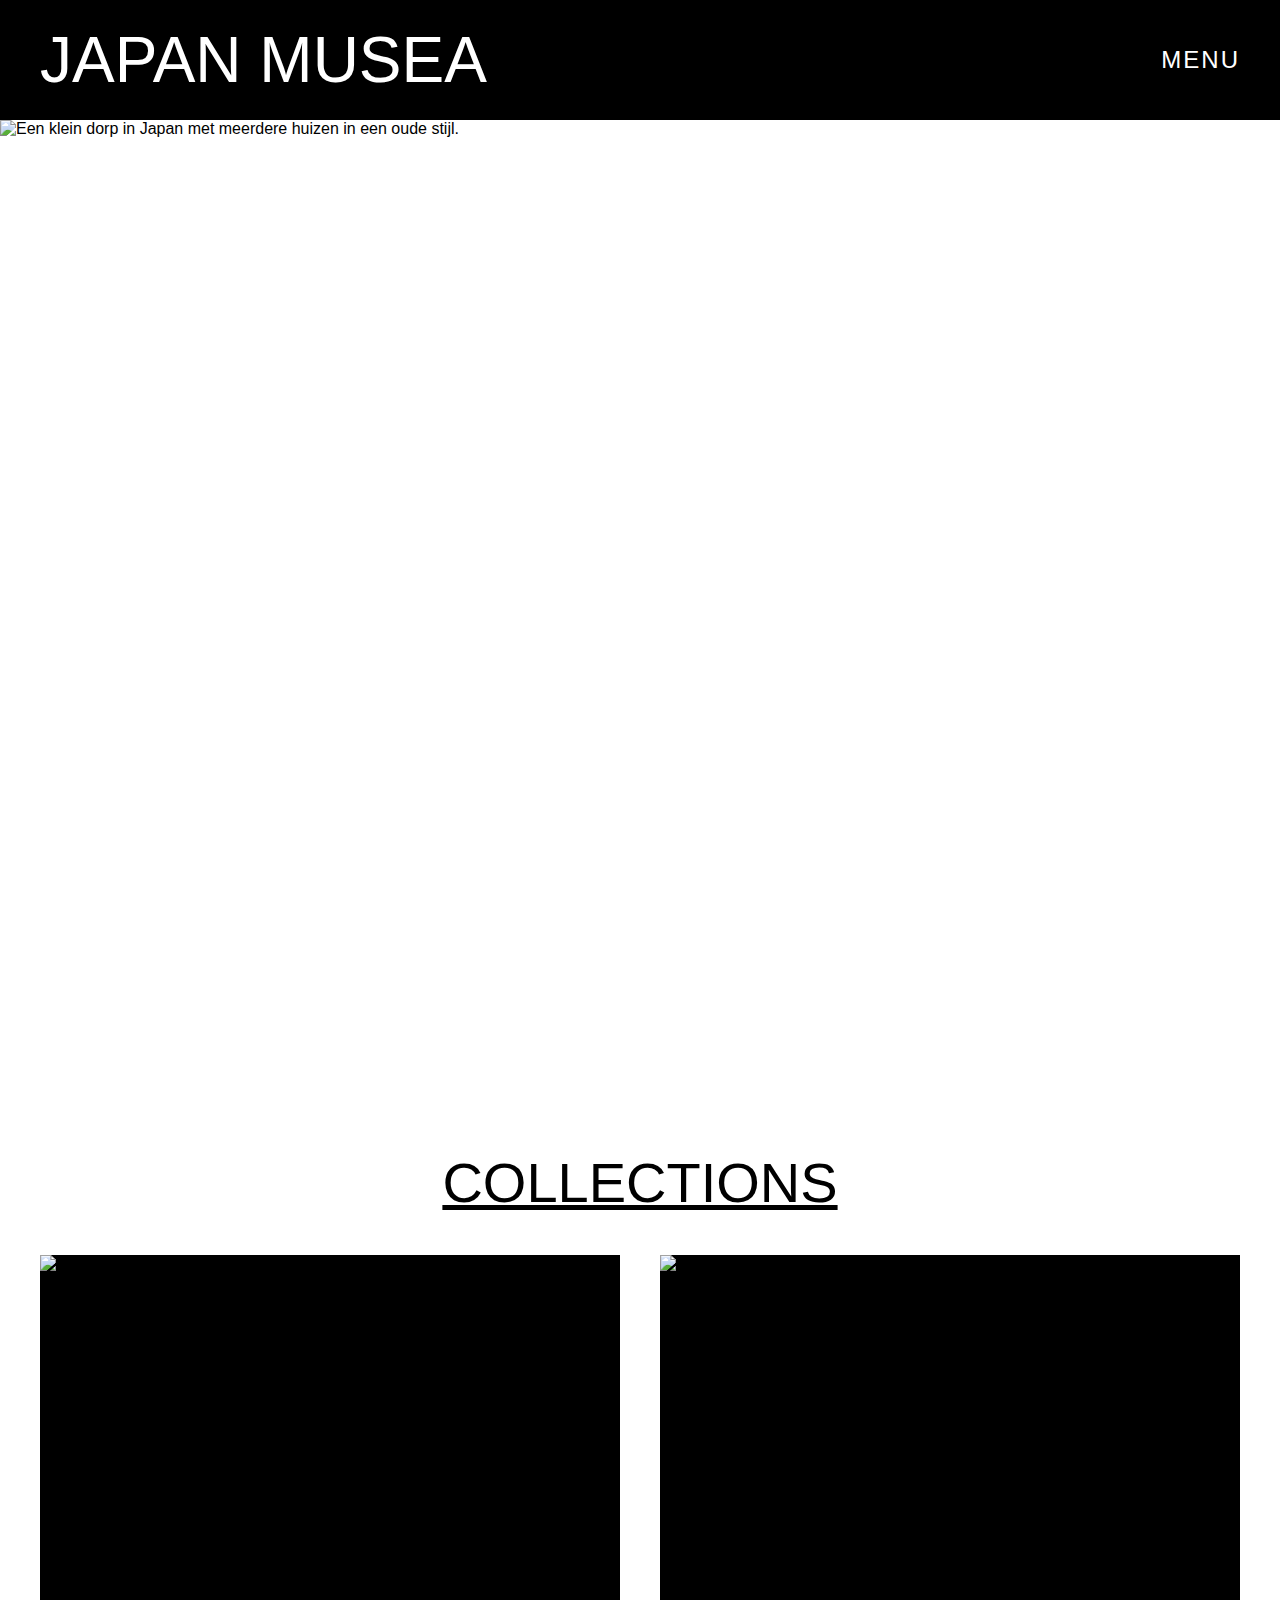
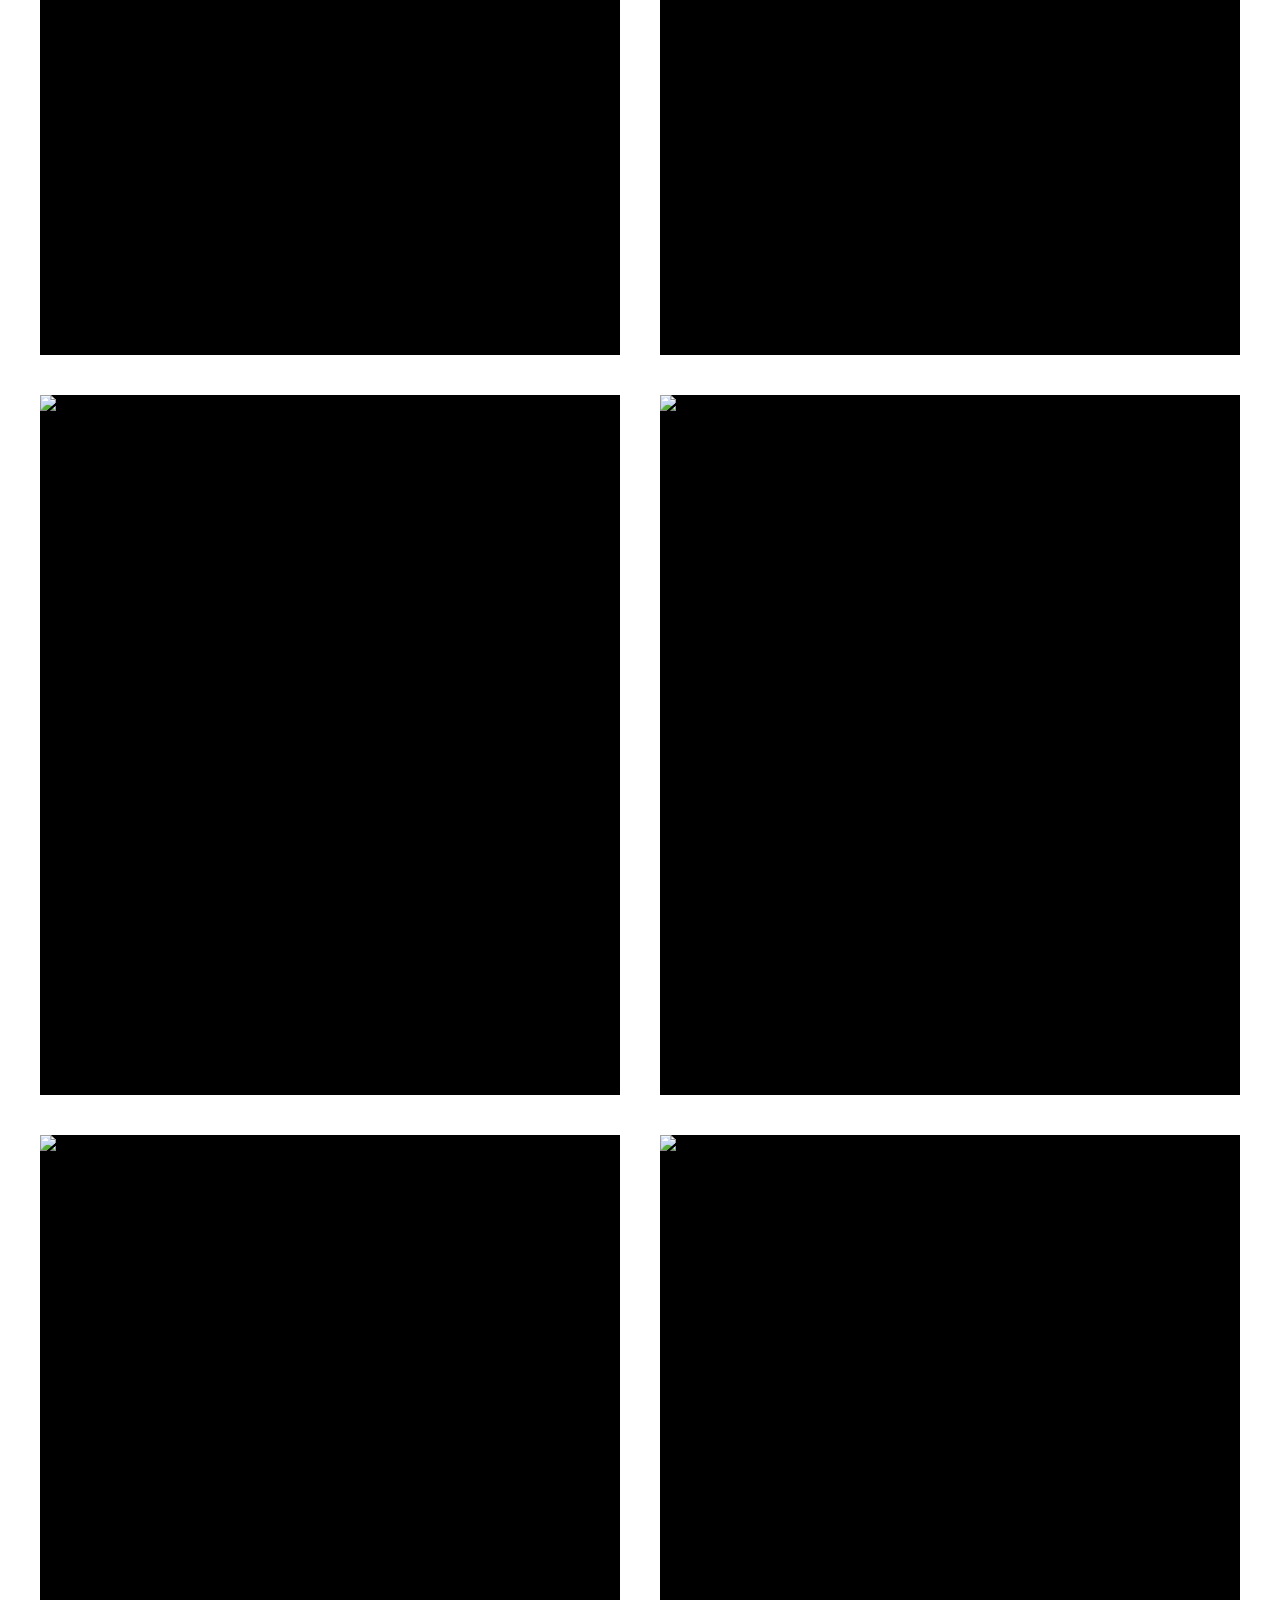
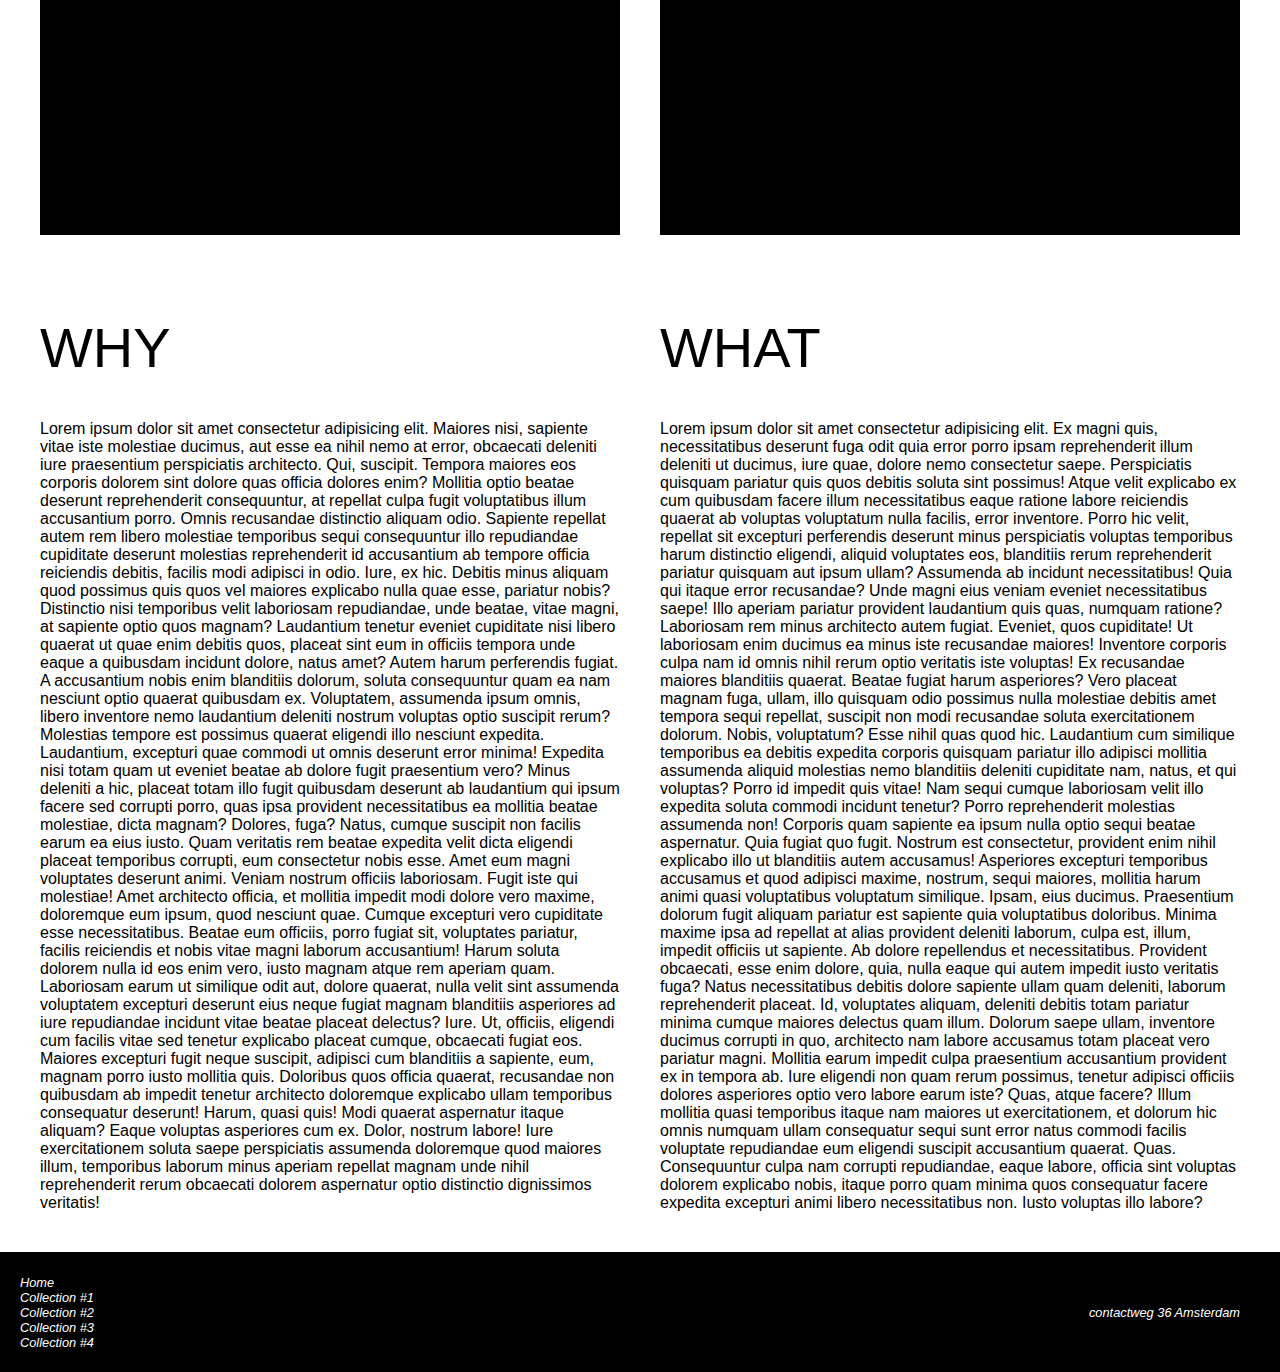
==== japan/index.html @ adb1ad21 "laatste opdrachten" ====
<!DOCTYPE html>
<html lang="en">
<head>
    <meta charset="UTF-8">
    <meta http-equiv="X-UA-Compatible" content="IE=edge">
    <meta name="viewport" content="width=device-width, initial-scale=1.0">
    <title>Japan Musea</title>
    <link rel="stylesheet" href="css/style.css">
    <script src="js/main.js" defer></script>
</head>
<body id="js--body">
    <header class="header">
        <h1 class="headerTitle">Japan Musea</h1>
        <button id="js--menu" class="headerButton">Menu</button>
    </header>
    <nav id="js--nav" class="mainNavigation">
        <ul class="mainNavigationList">
            <li class="mainNavigationListItem">
                <a href="">Home</a>
            </li>
            <li class="mainNavigationListItem">
                <a href="">Collection #1</a>
            </li>
            <li class="mainNavigationListItem">
                <a href="">Collection #2</a>
            </li>
            <li class="mainNavigationListItem">
                <a href="">Collection #3</a>
            </li>
       
        </ul>
    </nav>
<main>
    <figure class="bigFigure">
        <img src="https://images.pexels.com/photos/2187605/pexels-photo-2187605.jpeg?auto=compress&cs=tinysrgb&dpr=1&w=2200" alt="Een klein dorp in Japan met meerdere huizen in een oude stijl.">
    </figure>
    <section class="collections">
        <h2 class="collectionsTitle">Collections</h2>
        <ul class="collectionsList">
            <li class="collectionsListItem">
                <img src="https://images.pexels.com/photos/402028/pexels-photo-402028.jpeg?auto=compress&cs=tinysrgb&dpr=1&w=1500" alt="Uitzicht vanaf de bergen.">
            </li>
            <li class="collectionsListItem">
                <img src="https://images.pexels.com/photos/1191377/pexels-photo-1191377.jpeg?auto=compress&cs=tinysrgb&dpr=1&w=1500" alt="Mensen die over straat gaan bij een zebra pad">
            </li>
            <li class="collectionsListItem">
                <img src="https://images.pexels.com/photos/5671178/pexels-photo-5671178.jpeg?auto=compress&cs=tinysrgb&dpr=1&w=1500" alt="Man loopt langs gebouwen met een paraplu.">
            </li>
            <li class="collectionsListItem">
                <img src="https://images.pexels.com/photos/707670/pexels-photo-707670.jpeg?auto=compress&cs=tinysrgb&dpr=1&w=1500" alt="Papieren lantaarns">
            </li>
            <li class="collectionsListItem">
                <img src="https://images.pexels.com/photos/115603/pexels-photo-115603.jpeg?auto=compress&cs=tinysrgb&dpr=1&w=1800" alt="Mensen Lopen door een bamboe bos">
            </li>
            <li class="collectionsListItem">
                <img src="https://images.pexels.com/photos/2339009/pexels-photo-2339009.jpeg?auto=compress&cs=tinysrgb&dpr=1&w=1500" alt="veel mensen in japanse centrum.">
            </li>
        </ul>
    </section>
    <section class="info">
        <div class="block">
            <h2 class="infoTitle">Why</h2>
            <p>Lorem ipsum dolor sit amet consectetur adipisicing elit. Maiores nisi, sapiente vitae iste molestiae ducimus, aut esse ea nihil nemo at error, obcaecati deleniti iure praesentium perspiciatis architecto. Qui, suscipit. Tempora maiores eos corporis dolorem sint dolore quas officia dolores enim? Mollitia optio beatae deserunt reprehenderit consequuntur, at repellat culpa fugit voluptatibus illum accusantium porro. Omnis recusandae distinctio aliquam odio. Sapiente repellat autem rem libero molestiae temporibus sequi consequuntur illo repudiandae cupiditate deserunt molestias reprehenderit id accusantium ab tempore officia reiciendis debitis, facilis modi adipisci in odio. Iure, ex hic. Debitis minus aliquam quod possimus quis quos vel maiores explicabo nulla quae esse, pariatur nobis? Distinctio nisi temporibus velit laboriosam repudiandae, unde beatae, vitae magni, at sapiente optio quos magnam? Laudantium tenetur eveniet cupiditate nisi libero quaerat ut quae enim debitis quos, placeat sint eum in officiis tempora unde eaque a quibusdam incidunt dolore, natus amet? Autem harum perferendis fugiat. A accusantium nobis enim blanditiis dolorum, soluta consequuntur quam ea nam nesciunt optio quaerat quibusdam ex. Voluptatem, assumenda ipsum omnis, libero inventore nemo laudantium deleniti nostrum voluptas optio suscipit rerum? Molestias tempore est possimus quaerat eligendi illo nesciunt expedita. Laudantium, excepturi quae commodi ut omnis deserunt error minima! Expedita nisi totam quam ut eveniet beatae ab dolore fugit praesentium vero? Minus deleniti a hic, placeat totam illo fugit quibusdam deserunt ab laudantium qui ipsum facere sed corrupti porro, quas ipsa provident necessitatibus ea mollitia beatae molestiae, dicta magnam? Dolores, fuga? Natus, cumque suscipit non facilis earum ea eius iusto. Quam veritatis rem beatae expedita velit dicta eligendi placeat temporibus corrupti, eum consectetur nobis esse. Amet eum magni voluptates deserunt animi. Veniam nostrum officiis laboriosam. Fugit iste qui molestiae! Amet architecto officia, et mollitia impedit modi dolore vero maxime, doloremque eum ipsum, quod nesciunt quae. Cumque excepturi vero cupiditate esse necessitatibus. Beatae eum officiis, porro fugiat sit, voluptates pariatur, facilis reiciendis et nobis vitae magni laborum accusantium! Harum soluta dolorem nulla id eos enim vero, iusto magnam atque rem aperiam quam. Laboriosam earum ut similique odit aut, dolore quaerat, nulla velit sint assumenda voluptatem excepturi deserunt eius neque fugiat magnam blanditiis asperiores ad iure repudiandae incidunt vitae beatae placeat delectus? Iure. Ut, officiis, eligendi cum facilis vitae sed tenetur explicabo placeat cumque, obcaecati fugiat eos. Maiores excepturi fugit neque suscipit, adipisci cum blanditiis a sapiente, eum, magnam porro iusto mollitia quis. Doloribus quos officia quaerat, recusandae non quibusdam ab impedit tenetur architecto doloremque explicabo ullam temporibus consequatur deserunt! Harum, quasi quis! Modi quaerat aspernatur itaque aliquam? Eaque voluptas asperiores cum ex. Dolor, nostrum labore! Iure exercitationem soluta saepe perspiciatis assumenda doloremque quod maiores illum, temporibus laborum minus aperiam repellat magnam unde nihil reprehenderit rerum obcaecati dolorem aspernatur optio distinctio dignissimos veritatis!</p>
        </div>

        <div class="block">
            <h2 class="infoTitle">What</h2>
            <p>Lorem ipsum dolor sit amet consectetur adipisicing elit. Ex magni quis, necessitatibus deserunt fuga odit quia error porro ipsam reprehenderit illum deleniti ut ducimus, iure quae, dolore nemo consectetur saepe. Perspiciatis quisquam pariatur quis quos debitis soluta sint possimus! Atque velit explicabo ex cum quibusdam facere illum necessitatibus eaque ratione labore reiciendis quaerat ab voluptas voluptatum nulla facilis, error inventore. Porro hic velit, repellat sit excepturi perferendis deserunt minus perspiciatis voluptas temporibus harum distinctio eligendi, aliquid voluptates eos, blanditiis rerum reprehenderit pariatur quisquam aut ipsum ullam? Assumenda ab incidunt necessitatibus! Quia qui itaque error recusandae? Unde magni eius veniam eveniet necessitatibus saepe! Illo aperiam pariatur provident laudantium quis quas, numquam ratione? Laboriosam rem minus architecto autem fugiat. Eveniet, quos cupiditate! Ut laboriosam enim ducimus ea minus iste recusandae maiores! Inventore corporis culpa nam id omnis nihil rerum optio veritatis iste voluptas! Ex recusandae maiores blanditiis quaerat. Beatae fugiat harum asperiores? Vero placeat magnam fuga, ullam, illo quisquam odio possimus nulla molestiae debitis amet tempora sequi repellat, suscipit non modi recusandae soluta exercitationem dolorum. Nobis, voluptatum? Esse nihil quas quod hic. Laudantium cum similique temporibus ea debitis expedita corporis quisquam pariatur illo adipisci mollitia assumenda aliquid molestias nemo blanditiis deleniti cupiditate nam, natus, et qui voluptas? Porro id impedit quis vitae! Nam sequi cumque laboriosam velit illo expedita soluta commodi incidunt tenetur? Porro reprehenderit molestias assumenda non! Corporis quam sapiente ea ipsum nulla optio sequi beatae aspernatur. Quia fugiat quo fugit. Nostrum est consectetur, provident enim nihil explicabo illo ut blanditiis autem accusamus! Asperiores excepturi temporibus accusamus et quod adipisci maxime, nostrum, sequi maiores, mollitia harum animi quasi voluptatibus voluptatum similique. Ipsam, eius ducimus. Praesentium dolorum fugit aliquam pariatur est sapiente quia voluptatibus doloribus. Minima maxime ipsa ad repellat at alias provident deleniti laborum, culpa est, illum, impedit officiis ut sapiente. Ab dolore repellendus et necessitatibus. Provident obcaecati, esse enim dolore, quia, nulla eaque qui autem impedit iusto veritatis fuga? Natus necessitatibus debitis dolore sapiente ullam quam deleniti, laborum reprehenderit placeat. Id, voluptates aliquam, deleniti debitis totam pariatur minima cumque maiores delectus quam illum. Dolorum saepe ullam, inventore ducimus corrupti in quo, architecto nam labore accusamus totam placeat vero pariatur magni. Mollitia earum impedit culpa praesentium accusantium provident ex in tempora ab. Iure eligendi non quam rerum possimus, tenetur adipisci officiis dolores asperiores optio vero labore earum iste? Quas, atque facere? Illum mollitia quasi temporibus itaque nam maiores ut exercitationem, et dolorum hic omnis numquam ullam consequatur sequi sunt error natus commodi facilis voluptate repudiandae eum eligendi suscipit accusantium quaerat. Quas. Consequuntur culpa nam corrupti repudiandae, eaque labore, officia sint voluptas dolorem explicabo nobis, itaque porro quam minima quos consequatur facere expedita excepturi animi libero necessitatibus non. Iusto voluptas illo labore?</p>
        </div>
    </section>
</main>

<footer class="footer">
    <ul class="footerNavigation">
        <li class="footerNavigationItem">
            <a href="">Home</a>
        </li>
        <li class="footerNavigationItem">
            <a href="">Collection #1</a>
        </li>
        <li class="footerNavigationItem">
            <a href="">Collection #2</a>
        </li>
        <li class="footerNavigationItem">
            <a href="">Collection #3</a>
        </li>
        <li class="footerNavigationItem">
            <a href="">Collection #4</a>
        </li>

    </ul>
    <address>
        contactweg 36
        Amsterdam
    </address>
</footer>
    

</body>
</html>
---- japan/css/style.css ----
*{
    padding: 0;
    margin: 0;
    box-sizing: border-box;
}

body{
    font-family: sans-serif;
    font-size: 16px;
}

.header{
    background: black;
    display: flex;
    height: 120px;
    justify-content: space-between;
    align-items: center;
    padding: 20px;
    padding-left: 40px;
    padding-right: 40px;
}

.headerTitle{
    color: white;
    text-transform: uppercase;
    font-size: 400%;
    font-weight: 400;
}

.headerButton{
    text-transform: uppercase;
    background: transparent;
    color: white;
    border: none;
    font-size: 150%;
    letter-spacing: 2px;
}

.headerButton:hover{
    cursor: pointer;
}

.mainNavigation{
    position: absolute;
    top: 0;
    left: 0;
    bottom: 0;
    right: 0;
    background: black;
    display: flex;
    justify-content: center;
    align-items: center;
    visibility: hidden;
    opacity: 0;
    transition: 0.2s all;
}

.mainNavigationList{
    list-style: none;
}

.mainNavigationListItem{
    color: white;
    font-size: 350%;
    text-transform: uppercase;
    text-align: center;
    margin-bottom: 20px ;
}

.mainNavigationListItem > a{
    text-decoration: none;
    color: white;
    
}

.bigFigure{
    width: 100%;
    height: 110vh;
}

.bigFigure > img{
    width: 100%;
    height: 100%;
    object-fit: cover;
}


.collections{
    width: 100%;
    padding: 40px;
}

.collectionsTitle, .infoTitle{
    font-size: 350%;
    color: black;
    text-transform: uppercase;
    font-weight: 400;
    margin-bottom: 40px;
    text-align: center;
    text-decoration: underline;
}

.infoTitle{
    text-align: left;
    text-decoration: none;
}

.collectionsList{
    list-style: none;
    display: flex;
    gap: 40px;
    flex-wrap: wrap;
    justify-content: center;
}

.collectionsListItem{
    width: 500px;
    height: 700px;
    background: black;
    flex-shrink: 1;
    flex-grow: 1;
}

.collectionsListItem > img{
    width: 100%;
    height: 100%;
    object-fit: cover;
}

.info{
    padding: 40px;
    display: flex;
    gap: 40px;
    flex-wrap: wrap;
}

.block{
    width: 400px;
    flex-shrink: 1;
    flex-grow: 1;
}



.footer{
    height: 120px;
    background: black;
    display: flex;
    color: white;
    justify-content: space-between;
    align-items: center;
    padding: 20px;
    padding-right: 40px;
}

.footerNavigation{
    list-style: none;

}

.footerNavigationItem{
    font-size: 80%;
    font-style: italic;
}

.footerNavigationItem > a{
    color: white;
    text-decoration: none;

}

.footer > address{
    font-size: 80%;
}

@media screen and (max-width:700px) {
    body{
        font-size: 14;
    }
    .headerTitle{
        font-size: 380%;
    }
}
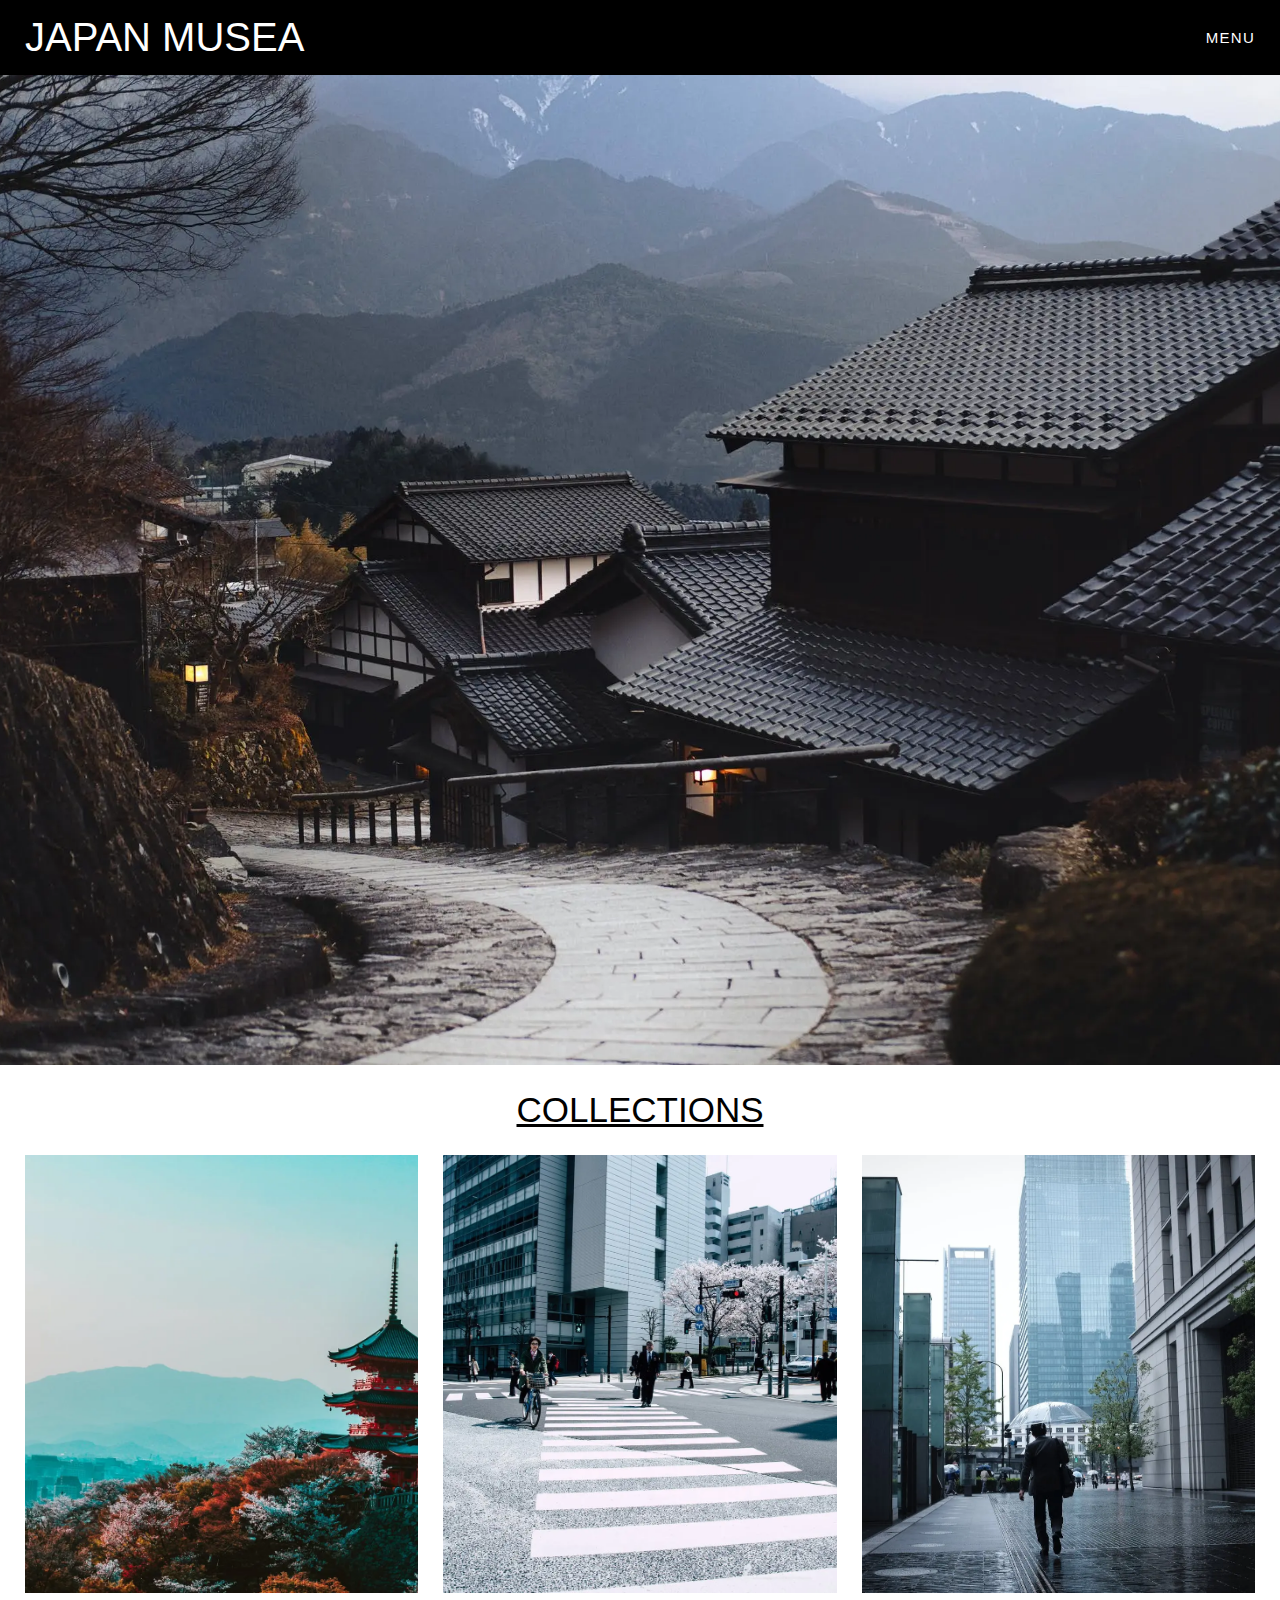
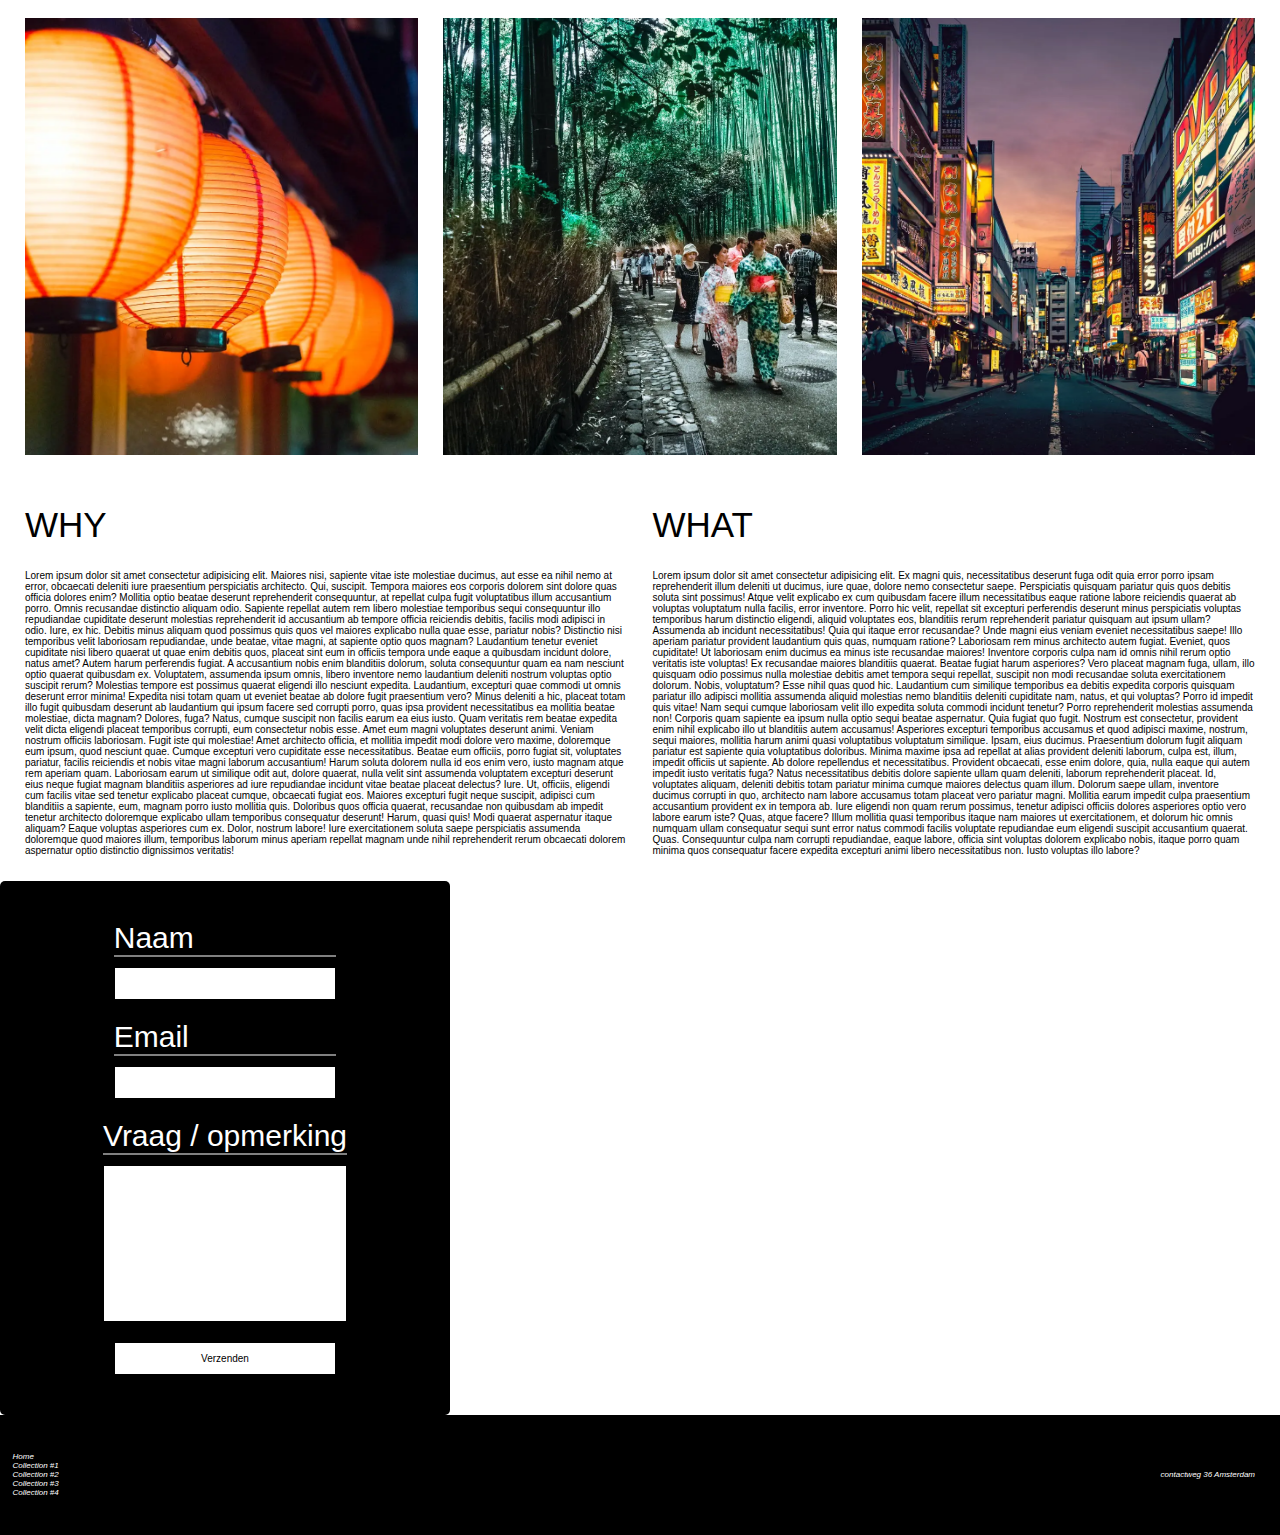
==== commit 5fe619bf: "webp optimalization" ====
--- a/japan/index.html
+++ b/japan/index.html
@@ -32,28 +32,28 @@
     </nav>
 <main>
     <figure class="bigFigure">
-        <img src="https://images.pexels.com/photos/2187605/pexels-photo-2187605.jpeg?auto=compress&cs=tinysrgb&dpr=1&w=2200" alt="Een klein dorp in Japan met meerdere huizen in een oude stijl.">
+        <img src="img/dorp.webp" alt="Een klein dorp in Japan met meerdere huizen in een oude stijl.">
     </figure>
     <section class="collections">
         <h2 class="collectionsTitle">Collections</h2>
         <ul class="collectionsList">
             <li class="collectionsListItem">
-                <img src="https://images.pexels.com/photos/402028/pexels-photo-402028.jpeg?auto=compress&cs=tinysrgb&dpr=1&w=1500" alt="Uitzicht vanaf de bergen.">
+                <img src="img/bergen.webp" alt="Uitzicht vanaf de bergen.">
             </li>
             <li class="collectionsListItem">
-                <img src="https://images.pexels.com/photos/1191377/pexels-photo-1191377.jpeg?auto=compress&cs=tinysrgb&dpr=1&w=1500" alt="Mensen die over straat gaan bij een zebra pad">
+                <img src="img/street.webp" alt="Mensen die over straat gaan bij een zebra pad">
             </li>
             <li class="collectionsListItem">
-                <img src="https://images.pexels.com/photos/5671178/pexels-photo-5671178.jpeg?auto=compress&cs=tinysrgb&dpr=1&w=1500" alt="Man loopt langs gebouwen met een paraplu.">
+                <img src="img/umbrella.webp" alt="Man loopt langs gebouwen met een paraplu.">
             </li>
             <li class="collectionsListItem">
-                <img src="https://images.pexels.com/photos/707670/pexels-photo-707670.jpeg?auto=compress&cs=tinysrgb&dpr=1&w=1500" alt="Papieren lantaarns">
+                <img src="img/lantaarn.webp" alt="Papieren lantaarns">
             </li>
             <li class="collectionsListItem">
-                <img src="https://images.pexels.com/photos/115603/pexels-photo-115603.jpeg?auto=compress&cs=tinysrgb&dpr=1&w=1800" alt="Mensen Lopen door een bamboe bos">
+                <img src="img/pad.webp" alt="Mensen Lopen door een bamboe bos">
             </li>
             <li class="collectionsListItem">
-                <img src="https://images.pexels.com/photos/2339009/pexels-photo-2339009.jpeg?auto=compress&cs=tinysrgb&dpr=1&w=1500" alt="veel mensen in japanse centrum.">
+                <img src="img/centrum.webp" alt="veel mensen in japanse centrum.">
             </li>
         </ul>
     </section>
@@ -70,6 +70,25 @@
     </section>
 </main>
 
+    <form>
+        <div>
+            <label for="">Naam</label>
+            <input id="naam" type="text">
+        </div>
+        <div>
+            <label for="">Email</label>
+            <input id="email" type="email">
+        </div>
+        <div>
+            <label for="">Vraag / opmerking</label>
+            <textarea id="vraag" class="bigText"></textarea>
+        </div>
+        <input class="submit" type="submit" value="Verzenden">
+    </form>
+
+
+     
+ </footer>
 <footer class="footer">
     <ul class="footerNavigation">
         <li class="footerNavigationItem">
--- a/japan/css/style.css
+++ b/japan/css/style.css
@@ -4,20 +4,24 @@
     box-sizing: border-box;
 }
 
+html{
+    font-size: 62.5%;
+}
+
 body{
     font-family: sans-serif;
-    font-size: 16px;
+    font-size: 1rem;
 }
 
 .header{
     background: black;
     display: flex;
-    height: 120px;
+    height: 7.5rem;
     justify-content: space-between;
     align-items: center;
-    padding: 20px;
-    padding-left: 40px;
-    padding-right: 40px;
+    padding: 1.25rem;
+    padding-left: 2.5rem;
+    padding-right: 2.5rem;
 }
 
 .headerTitle{
@@ -33,7 +37,7 @@
     color: white;
     border: none;
     font-size: 150%;
-    letter-spacing: 2px;
+    letter-spacing: 0.125rem;
 }
 
 .headerButton:hover{
@@ -64,7 +68,7 @@
     font-size: 350%;
     text-transform: uppercase;
     text-align: center;
-    margin-bottom: 20px ;
+    margin-bottom: 1.25rem ;
 }
 
 .mainNavigationListItem > a{
@@ -87,7 +91,7 @@
 
 .collections{
     width: 100%;
-    padding: 40px;
+    padding: 2.5rem;
 }
 
 .collectionsTitle, .infoTitle{
@@ -95,7 +99,7 @@
     color: black;
     text-transform: uppercase;
     font-weight: 400;
-    margin-bottom: 40px;
+    margin-bottom: 2.5rem;
     text-align: center;
     text-decoration: underline;
 }
@@ -108,14 +112,14 @@
 .collectionsList{
     list-style: none;
     display: flex;
-    gap: 40px;
+    gap: 2.5rem;
     flex-wrap: wrap;
     justify-content: center;
 }
 
 .collectionsListItem{
-    width: 500px;
-    height: 700px;
+    width: 31.25rem;
+    height: 43.75rem;
     background: black;
     flex-shrink: 1;
     flex-grow: 1;
@@ -128,14 +132,14 @@
 }
 
 .info{
-    padding: 40px;
-    display: flex;
-    gap: 40px;
+    padding: 2.5rem;
+    display: flex;
+    gap: 2.5rem;
     flex-wrap: wrap;
 }
 
 .block{
-    width: 400px;
+    width: 25rem;
     flex-shrink: 1;
     flex-grow: 1;
 }
@@ -149,8 +153,8 @@
     color: white;
     justify-content: space-between;
     align-items: center;
-    padding: 20px;
-    padding-right: 40px;
+    padding: 1.25rem;
+    padding-right: 2.5rem;
 }
 
 .footerNavigation{
@@ -173,11 +177,58 @@
     font-size: 80%;
 }
 
-@media screen and (max-width:700px) {
+@media screen and (max-width:43.75rem) {
     body{
         font-size: 14;
     }
     .headerTitle{
         font-size: 380%;
     }
-}+}
+
+form{
+    width:45rem;
+    min-height: 40rem;
+    background: black;
+    display: flex;
+    justify-content: center;
+    align-items: center;
+    flex-direction: column;
+    padding: 4rem;
+    font-size: 3rem;
+    gap: 2rem;
+    border-radius: 5px;
+}
+
+form label{
+    border-bottom: 2px solid grey;
+    color: white;
+}
+
+form div{
+    display:flex;
+    flex-direction: column;
+    gap: 1rem;
+}
+
+input{
+    display: block;
+    width: 40ch;
+    padding: 1rem 2rem;
+    font-size: 1rem;
+    border: 1px solid black;
+    background: white;
+
+}
+
+textarea{
+    height: 17.6ch;
+    width:100%;
+    font-size: 1.6rem;
+    border: 1px solid black;
+    font-family: sans-serif;
+    padding: 1rem 2rem;
+    resize:none;
+    background: white;
+}
+
